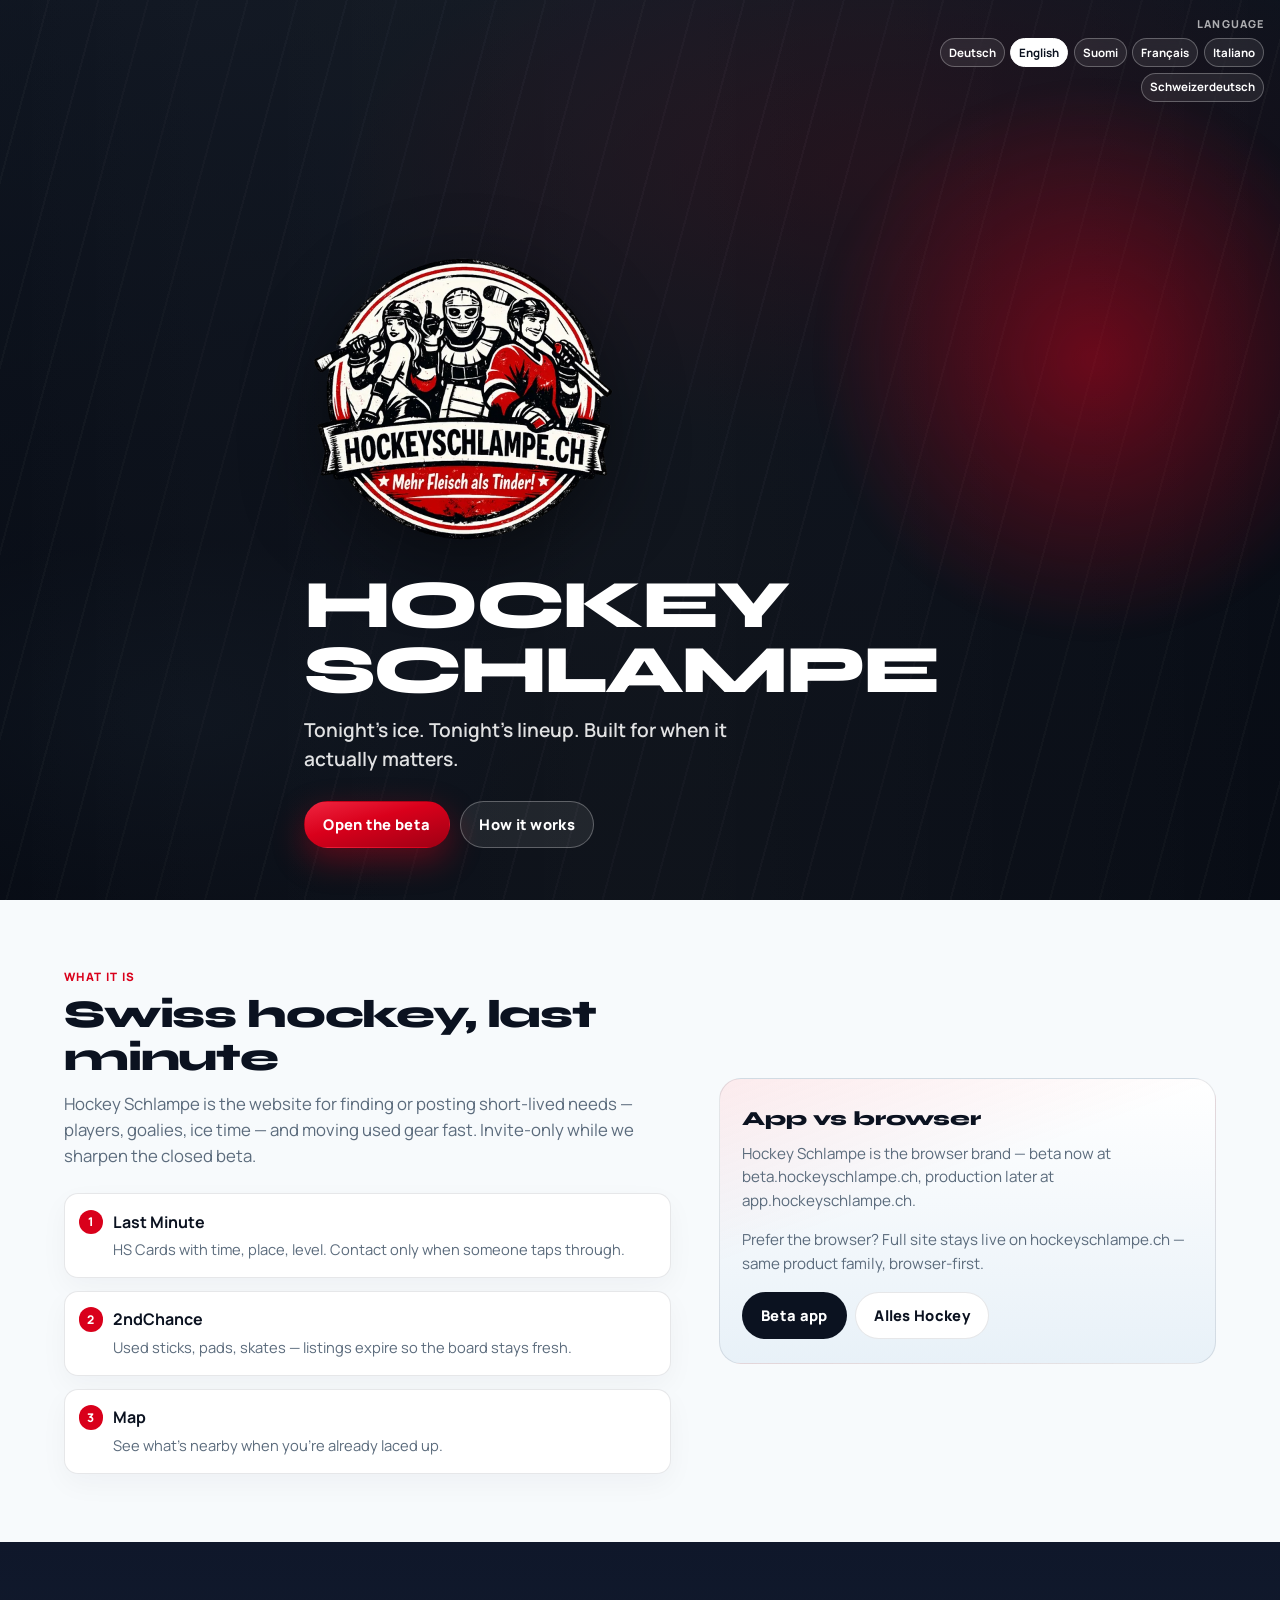
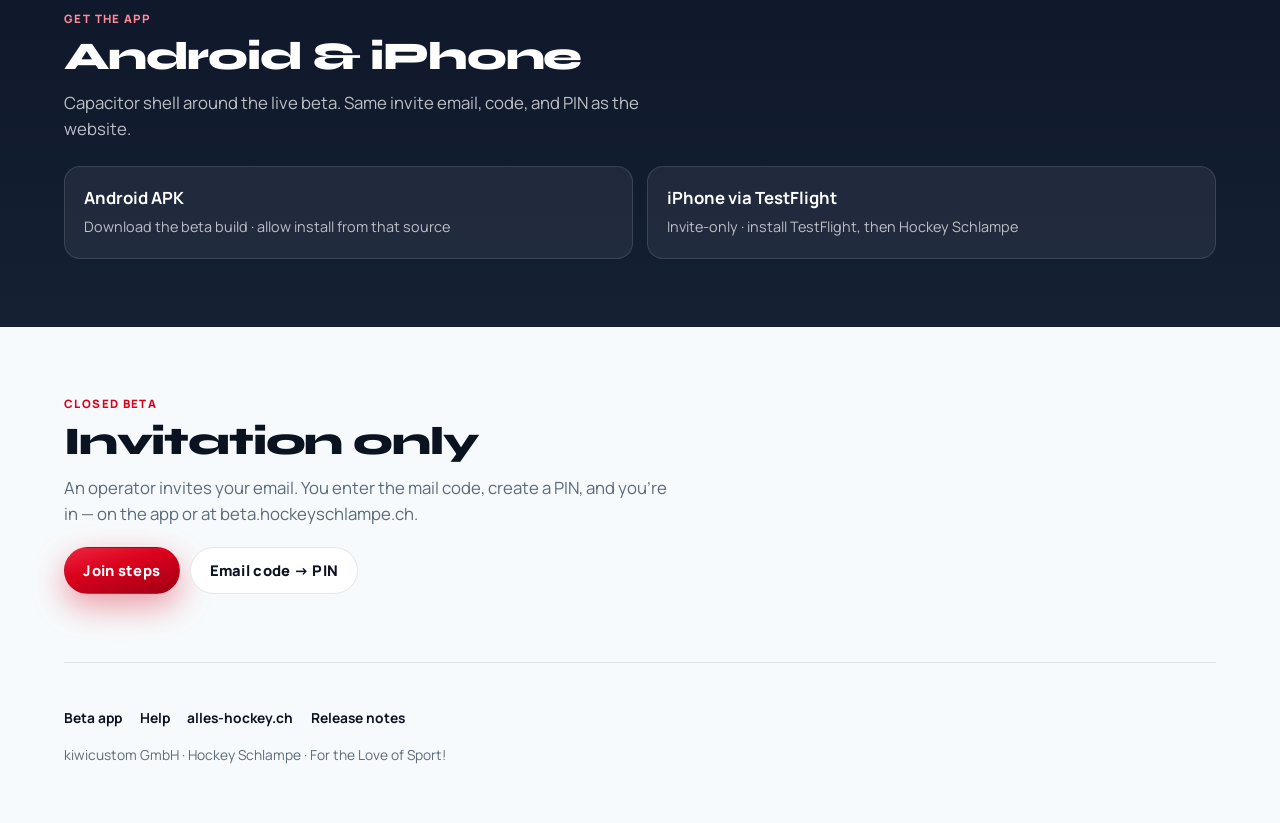
==== index.html @ fdedd27e "chore(entry): publish Hockey Schlampe landing" ====
<!DOCTYPE html>
<html lang="de">
<head>
  <meta charset="utf-8" />
  <meta name="viewport" content="width=device-width, initial-scale=1" />
  <title>Hockey Schlampe — Last-Minute-Eishockey-Matching in der Schweiz</title>
  <meta
    name="description"
    content="Hockey Schlampe: Spieler, Goalies und Eiszeit last minute finden oder inserieren — plus 2ndChance für gebrauchtes Material. Geschlossene Beta. App-Schwester: alles-hockey.ch."
  />
  <link rel="canonical" href="https://www.hockeyschlampe.ch/" />
  <link rel="alternate" hreflang="de" href="https://www.hockeyschlampe.ch/" />
  <link rel="alternate" hreflang="en" href="https://www.hockeyschlampe.ch/" />
  <link rel="alternate" hreflang="fi" href="https://www.hockeyschlampe.ch/" />
  <link rel="alternate" hreflang="fr" href="https://www.hockeyschlampe.ch/" />
  <link rel="alternate" hreflang="it" href="https://www.hockeyschlampe.ch/" />
  <link rel="alternate" hreflang="x-default" href="https://www.hockeyschlampe.ch/" />
  <meta name="theme-color" content="#d9001b" />
  <meta name="robots" content="index,follow,max-image-preview:large" />
  <meta property="og:type" content="website" />
  <meta property="og:site_name" content="Hockey Schlampe" />
  <meta property="og:locale" content="de_CH" />
  <meta property="og:locale:alternate" content="en_CH" />
  <meta property="og:locale:alternate" content="fr_CH" />
  <meta property="og:locale:alternate" content="it_CH" />
  <meta property="og:locale:alternate" content="fi_FI" />
  <meta property="og:url" content="https://www.hockeyschlampe.ch/" />
  <meta property="og:title" content="Hockey Schlampe — heute Abend, nicht irgendwann" />
  <meta
    property="og:description"
    content="Schweizer Eishockey-Board für Last-Minute-Spieler, Eiszeit und gebrauchtes Material. Nur auf Einladung."
  />
  <meta property="og:image" content="https://www.hockeyschlampe.ch/assets/brand/hs-192.png" />
  <meta property="og:image:width" content="192" />
  <meta property="og:image:height" content="192" />
  <meta name="twitter:card" content="summary" />
  <meta name="twitter:title" content="Hockey Schlampe — heute Abend, nicht irgendwann" />
  <meta
    name="twitter:description"
    content="Schweizer Eishockey-Board für Last-Minute-Spieler, Eiszeit und gebrauchtes Material. Nur auf Einladung."
  />
  <meta name="twitter:image" content="https://www.hockeyschlampe.ch/assets/brand/hs-192.png" />
  <link rel="icon" href="/assets/brand/hs-64.png" />
  <link rel="apple-touch-icon" href="/assets/brand/hs-192.png" />
  <link rel="preconnect" href="https://fonts.googleapis.com" />
  <link rel="preconnect" href="https://fonts.gstatic.com" crossorigin />
  <link
    href="https://fonts.googleapis.com/css2?family=Manrope:wght@500;600;700;800&family=Syne:wght@700;800&display=swap"
    rel="stylesheet"
  />
  <link rel="stylesheet" href="/css/site.css" />
  <script type="application/ld+json">
  {
    "@context": "https://schema.org",
    "@type": "WebSite",
    "name": "Hockey Schlampe",
    "url": "https://www.hockeyschlampe.ch/",
    "inLanguage": ["de", "en", "fi", "fr", "it", "gsw"],
    "description": "Schweizer Eishockey-Board für Last-Minute-Spieler, Eiszeit und gebrauchtes Material.",
    "publisher": {
      "@type": "Organization",
      "name": "kiwicustom GmbH",
      "url": "https://kiwicustom.com"
    }
  }
  </script>
</head>
<body>
  <a class="skip" href="#main" data-i18n="skip">Zum Inhalt springen</a>

  <header class="hero" role="banner">
    <div class="lang-bar">
      <div id="lang-switch" class="lang-switch"></div>
    </div>
    <div class="hero__plane" aria-hidden="true">
      <div class="hero__ice"></div>
      <div class="hero__glow"></div>
    </div>
    <div class="hero__inner">
      <div class="hero__brand">
        <img
          class="hero__logo hero__logo--wide"
          src="/assets/brand/hs_logo_with-slogan.webp"
          width="320"
          height="140"
          alt="Hockey Schlampe"
        />
        <h1 class="hero__name">Hockey Schlampe</h1>
        <p class="hero__tag" data-i18n="hero.tag">Heutiges Eis. Heutige Aufstellung. Für den Moment, der zählt.</p>
      </div>
      <div class="hero__ctas">
        <a class="btn btn--primary" href="https://beta.hockeyschlampe.ch/" data-i18n="hero.ctaBeta">Beta öffnen</a>
        <a class="btn btn--ghost" href="https://help.alles-hockey.ch/" data-i18n="hero.ctaHelp">So funktioniert’s</a>
      </div>
    </div>
  </header>

  <main id="main">
    <section class="section" aria-labelledby="what-title">
      <div class="split">
        <div data-reveal>
          <p class="section__kicker" data-i18n="what.kicker">Was ist das?</p>
          <h2 class="section__title" id="what-title" data-i18n="what.title">Schweizer Hockey — last minute</h2>
          <p class="section__lead" data-i18n="what.lead">
            Hockey Schlampe ist die Website, um kurzfristige Bedarfe zu finden oder zu inserieren — Spieler, Goalies, Eiszeit — und gebrauchtes Material schnell weiterzugeben. Nur Einladung, während wir die geschlossene Beta schärfen.
          </p>
          <ul class="feature-list">
            <li data-n="1">
              <strong data-i18n="feat.lm.title">Last Minute</strong>
              <span data-i18n="feat.lm.body">HS Cards mit Zeit, Ort, Niveau. Kontakt nur, wenn jemand durchklickt.</span>
            </li>
            <li data-n="2">
              <strong data-i18n="feat.sc.title">2ndChance</strong>
              <span data-i18n="feat.sc.body">Gebrauchte Schläger, Schoner, Schlittschuhe — Inserate laufen ab, damit das Board frisch bleibt.</span>
            </li>
            <li data-n="3">
              <strong data-i18n="feat.map.title">Karte</strong>
              <span data-i18n="feat.map.body">Sieh, was in der Nähe ist — wenn die Schnürsenkel schon gebunden sind.</span>
            </li>
          </ul>
        </div>
        <aside class="panel" data-reveal>
          <h3 data-i18n="panel.title">Browser vs. App</h3>
          <p data-i18n="panel.p1">
            Hockey Schlampe ist die Browser-Marke — Beta jetzt unter beta.hockeyschlampe.ch, Produktion später unter app.hockeyschlampe.ch.
          </p>
          <p data-i18n="panel.p2">
            Lieber die App? Alles Hockey unter alles-hockey.ch — gleiche Produktfamilie, App-first.
          </p>
          <div class="panel__links">
            <a class="btn btn--ink" href="https://beta.hockeyschlampe.ch/" data-i18n="panel.ctaBeta">Beta-App</a>
            <a class="btn btn--outline" href="https://www.alles-hockey.ch/" data-i18n="panel.ctaBrowser">Alles Hockey</a>
          </div>
        </aside>
      </div>
    </section>

    <section class="band" aria-labelledby="install-title">
      <div class="section">
        <p class="section__kicker" data-i18n="install.kicker">App holen</p>
        <h2 class="section__title" id="install-title" data-i18n="install.title">Android &amp; iPhone</h2>
        <p class="section__lead" data-i18n="install.lead">
          Capacitor-Shell um die Live-Beta. Gleiche Einladungs-E-Mail, Code und PIN wie auf der Website.
        </p>
        <div class="install-grid">
          <a
            class="install-link"
            href="https://github.com/kiwicustom/hs-android-beta/releases/latest/download/alles-hockey-beta.apk"
          >
            <strong data-i18n="install.android.title">Android-APK</strong>
            <span data-i18n="install.android.body">Beta-Build laden · Installation von dieser Quelle erlauben</span>
          </a>
          <a class="install-link" href="https://help.alles-hockey.ch/help/install-ios.html">
            <strong data-i18n="install.ios.title">iPhone via TestFlight</strong>
            <span data-i18n="install.ios.body">Nur Einladung · TestFlight installieren, dann Alles Hockey</span>
          </a>
        </div>
      </div>
    </section>

    <section class="section" aria-labelledby="join-title">
      <div data-reveal>
        <p class="section__kicker" data-i18n="join.kicker">Geschlossene Beta</p>
        <h2 class="section__title" id="join-title" data-i18n="join.title">Nur auf Einladung</h2>
        <p class="section__lead" data-i18n="join.lead">
          Ein Operator lädt deine E-Mail ein. Du gibst den Mail-Code ein, erstellst eine PIN — und bist drin, in der App oder unter beta.hockeyschlampe.ch.
        </p>
        <div class="hero__ctas" style="margin-top:1.25rem">
          <a class="btn btn--primary" href="https://help.alles-hockey.ch/help/join.html" data-i18n="join.ctaJoin">Beitrittsschritte</a>
          <a class="btn btn--outline" href="https://help.alles-hockey.ch/help/sign-in.html" data-i18n="join.ctaPin">E-Mail-Code → PIN</a>
        </div>
      </div>
    </section>
  </main>

  <footer class="site-footer">
    <nav data-i18n-aria="footer.nav" aria-label="Footer">
      <a href="https://beta.hockeyschlampe.ch/" data-i18n="footer.beta">Beta-App</a>
      <a href="https://help.alles-hockey.ch/" data-i18n="footer.help">Hilfe</a>
      <a href="https://www.alles-hockey.ch/">alles-hockey.ch</a>
      <a href="https://help.alles-hockey.ch/docs/release-notes.html">Release notes</a>
    </nav>
    <p data-i18n="footer.tagline">kiwicustom GmbH · Hockey Schlampe · For the Love of Sport!</p>
  </footer>

  <script src="/js/i18n.js"></script>
  <script src="/js/i18n-boot.js"></script>
  <script src="/js/site.js" defer></script>
</body>
</html>
---- css/site.css ----
:root {
  --ah-red: #d9001b;
  --ah-red-deep: #9f0014;
  --ah-ink: #0b1220;
  --ah-muted: #5b6b7c;
  --ah-ice: #e8f1f8;
  --ah-paper: #f7fafc;
  --ah-line: rgba(15, 23, 42, 0.1);
  --font-display: "Syne", "Manrope", system-ui, sans-serif;
  --font-body: "Manrope", system-ui, -apple-system, sans-serif;
  --max: 72rem;
  --ease: cubic-bezier(0.22, 1, 0.36, 1);
}

*,
*::before,
*::after { box-sizing: border-box; }

html { scroll-behavior: smooth; }

body {
  margin: 0;
  font-family: var(--font-body);
  color: var(--ah-ink);
  background: var(--ah-paper);
  line-height: 1.55;
  min-height: 100vh;
  overflow-x: hidden;
}

img { max-width: 100%; display: block; }
a { color: inherit; }

.skip {
  position: absolute;
  left: -999px;
  top: 0;
  background: #fff;
  padding: 0.5rem 0.75rem;
  z-index: 100;
}
.skip:focus { left: 0.75rem; top: 0.75rem; }

/* —— Hero —— */
.hero {
  position: relative;
  min-height: 100svh;
  display: grid;
  align-items: end;
  color: #fff;
  isolation: isolate;
}

.hero__plane {
  position: absolute;
  inset: 0;
  z-index: -2;
  background:
    linear-gradient(165deg, rgba(8, 12, 20, 0.55) 0%, rgba(8, 12, 20, 0.78) 48%, rgba(8, 12, 20, 0.92) 100%),
    radial-gradient(ellipse 80% 55% at 70% 20%, rgba(217, 0, 27, 0.35), transparent 55%),
    radial-gradient(ellipse 60% 40% at 15% 80%, rgba(120, 180, 220, 0.18), transparent 50%),
    linear-gradient(180deg, #1a2332 0%, #0b1220 100%);
  overflow: hidden;
}

.hero__ice {
  position: absolute;
  inset: 0;
  background-image:
    linear-gradient(90deg, transparent 0%, rgba(255, 255, 255, 0.04) 50%, transparent 100%),
    repeating-linear-gradient(
      105deg,
      transparent 0,
      transparent 46px,
      rgba(255, 255, 255, 0.03) 46px,
      rgba(255, 255, 255, 0.03) 48px
    );
  mix-blend-mode: screen;
  opacity: 0.7;
  animation: ice-drift 18s linear infinite;
}

.hero__glow {
  position: absolute;
  width: min(70vw, 36rem);
  height: min(70vw, 36rem);
  border-radius: 50%;
  background: radial-gradient(circle, rgba(217, 0, 27, 0.45), transparent 68%);
  filter: blur(8px);
  top: 8%;
  right: -8%;
  animation: glow-pulse 7s var(--ease) infinite alternate;
  pointer-events: none;
}

@keyframes ice-drift {
  from { transform: translate3d(0, 0, 0); }
  to { transform: translate3d(-48px, 12px, 0); }
}

@keyframes glow-pulse {
  from { opacity: 0.65; transform: scale(1); }
  to { opacity: 1; transform: scale(1.08); }
}

.hero__inner {
  width: min(100% - 2rem, 42rem);
  margin: 0 auto;
  padding: 5.5rem 0 3.25rem;
}

.hero__brand {
  display: flex;
  flex-direction: column;
  align-items: flex-start;
  gap: 0.85rem;
  margin: 0 0 1.5rem;
}

.hero__logo {
  width: clamp(7.5rem, 28vw, 11rem);
  height: auto;
  filter: drop-shadow(0 18px 40px rgba(0, 0, 0, 0.45));
  animation: logo-in 0.9s var(--ease) both;
}
.hero__logo--wide {
  width: clamp(12rem, 52vw, 20rem);
}

.hero__name {
  margin: 0;
  font-family: var(--font-display);
  font-weight: 800;
  font-size: clamp(2.4rem, 9vw, 4.25rem);
  letter-spacing: -0.04em;
  line-height: 0.95;
  text-transform: uppercase;
  animation: rise 0.85s var(--ease) 0.12s both;
}

.hero__tag {
  margin: 0;
  max-width: 28rem;
  font-size: clamp(1.02rem, 2.6vw, 1.2rem);
  font-weight: 600;
  color: rgba(255, 255, 255, 0.88);
  animation: rise 0.85s var(--ease) 0.22s both;
}

.hero__ctas {
  display: flex;
  flex-wrap: wrap;
  gap: 0.65rem;
  margin: 1.6rem 0 0;
  animation: rise 0.85s var(--ease) 0.34s both;
}

@keyframes logo-in {
  from { opacity: 0; transform: translateY(18px) scale(0.94); }
  to { opacity: 1; transform: none; }
}

@keyframes rise {
  from { opacity: 0; transform: translateY(22px); }
  to { opacity: 1; transform: none; }
}

.btn {
  display: inline-flex;
  align-items: center;
  justify-content: center;
  gap: 0.4rem;
  min-height: 2.85rem;
  padding: 0.7rem 1.15rem;
  border-radius: 999px;
  font: inherit;
  font-weight: 800;
  font-size: 0.92rem;
  letter-spacing: 0.02em;
  text-decoration: none;
  border: 1px solid transparent;
  cursor: pointer;
  transition: transform 160ms var(--ease), filter 160ms var(--ease), background 160ms ease;
}

.btn:hover { transform: translateY(-1px); filter: brightness(1.05); }
.btn:active { transform: translateY(0); }

.btn--primary {
  background: linear-gradient(165deg, #ef2540 0%, var(--ah-red) 42%, var(--ah-red-deep) 100%);
  color: #fff;
  box-shadow: 0 12px 32px rgba(217, 0, 27, 0.38);
}

.btn--ghost {
  background: rgba(255, 255, 255, 0.08);
  color: #fff;
  border-color: rgba(255, 255, 255, 0.28);
  backdrop-filter: blur(8px);
}

.btn--ink {
  background: var(--ah-ink);
  color: #fff;
}

.btn--outline {
  background: #fff;
  color: var(--ah-ink);
  border-color: var(--ah-line);
}

/* —— Sections —— */
.section {
  width: min(100% - 2rem, var(--max));
  margin: 0 auto;
  padding: 4.25rem 0;
}

.section__kicker {
  margin: 0 0 0.45rem;
  font-size: 0.72rem;
  font-weight: 800;
  letter-spacing: 0.12em;
  text-transform: uppercase;
  color: var(--ah-red);
}

.section__title {
  margin: 0 0 0.75rem;
  font-family: var(--font-display);
  font-size: clamp(1.7rem, 4vw, 2.45rem);
  font-weight: 800;
  letter-spacing: -0.03em;
  line-height: 1.1;
}

.section__lead {
  margin: 0;
  max-width: 38rem;
  color: var(--ah-muted);
  font-size: 1.05rem;
}

.split {
  display: grid;
  gap: 1.75rem;
}

@media (min-width: 860px) {
  .split {
    grid-template-columns: 1.1fr 0.9fr;
    align-items: center;
    gap: 3rem;
  }
}

.feature-list {
  list-style: none;
  margin: 1.5rem 0 0;
  padding: 0;
  display: grid;
  gap: 0.85rem;
}

.feature-list li {
  position: relative;
  padding: 0.95rem 1rem 0.95rem 3rem;
  border-radius: 14px;
  background: #fff;
  border: 1px solid var(--ah-line);
  box-shadow: 0 10px 28px rgba(15, 23, 42, 0.04);
}

.feature-list li::before {
  content: attr(data-n);
  position: absolute;
  left: 0.85rem;
  top: 0.95rem;
  width: 1.55rem;
  height: 1.55rem;
  border-radius: 999px;
  background: var(--ah-red);
  color: #fff;
  font-size: 0.75rem;
  font-weight: 800;
  display: grid;
  place-items: center;
}

.feature-list strong {
  display: block;
  margin-bottom: 0.15rem;
  font-size: 1rem;
}

.feature-list span {
  color: var(--ah-muted);
  font-size: 0.92rem;
}

.panel {
  border-radius: 22px;
  padding: 1.5rem 1.35rem;
  background:
    linear-gradient(160deg, rgba(217, 0, 27, 0.08), transparent 40%),
    linear-gradient(180deg, #fff, var(--ah-ice));
  border: 1px solid var(--ah-line);
}

.panel h3 {
  margin: 0 0 0.5rem;
  font-family: var(--font-display);
  font-size: 1.25rem;
  font-weight: 800;
}

.panel p {
  margin: 0 0 1rem;
  color: var(--ah-muted);
  font-size: 0.95rem;
}

.panel__links {
  display: flex;
  flex-wrap: wrap;
  gap: 0.5rem;
}

.band {
  background: linear-gradient(180deg, #0f172a 0%, #152033 100%);
  color: #fff;
}

.band .section__kicker { color: #ff8a9a; }
.band .section__lead { color: rgba(255, 255, 255, 0.72); }

.install-grid {
  display: grid;
  gap: 0.85rem;
  margin-top: 1.5rem;
}

@media (min-width: 720px) {
  .install-grid { grid-template-columns: 1fr 1fr; }
}

.install-link {
  display: block;
  padding: 1.15rem 1.2rem;
  border-radius: 16px;
  text-decoration: none;
  background: rgba(255, 255, 255, 0.06);
  border: 1px solid rgba(255, 255, 255, 0.12);
  transition: background 160ms ease, transform 160ms var(--ease);
}

.install-link:hover {
  background: rgba(255, 255, 255, 0.1);
  transform: translateY(-2px);
}

.install-link strong {
  display: block;
  font-size: 1.05rem;
  margin-bottom: 0.2rem;
}

.install-link span {
  color: rgba(255, 255, 255, 0.7);
  font-size: 0.9rem;
}

.site-footer {
  width: min(100% - 2rem, var(--max));
  margin: 0 auto;
  padding: 2rem 0 2.75rem;
  border-top: 1px solid var(--ah-line);
  color: var(--ah-muted);
  font-size: 0.86rem;
}

.site-footer nav {
  display: flex;
  flex-wrap: wrap;
  gap: 0.85rem 1.1rem;
  margin: 0.75rem 0 1rem;
}

.site-footer a {
  font-weight: 700;
  text-decoration: none;
  color: var(--ah-ink);
}

.site-footer a:hover { color: var(--ah-red); }

/* —— Language —— */
.lang-bar {
  position: absolute;
  top: 1rem;
  right: 1rem;
  z-index: 2;
}
.lang-switch {
  display: flex;
  flex-direction: column;
  align-items: flex-end;
  gap: 0.35rem;
}
.lang-switch__label {
  font-size: 0.68rem;
  font-weight: 800;
  letter-spacing: 0.1em;
  text-transform: uppercase;
  color: rgba(255, 255, 255, 0.65);
}
.lang-switch__group {
  display: flex;
  flex-wrap: wrap;
  justify-content: flex-end;
  gap: 0.35rem;
  max-width: min(100vw - 2rem, 22rem);
}
.lang-switch__btn {
  appearance: none;
  border: 1px solid rgba(255, 255, 255, 0.28);
  background: rgba(255, 255, 255, 0.08);
  color: #fff;
  font: inherit;
  font-size: 0.72rem;
  font-weight: 700;
  padding: 0.28rem 0.5rem;
  border-radius: 999px;
  cursor: pointer;
  backdrop-filter: blur(8px);
  transition: background 140ms ease, border-color 140ms ease;
}
.lang-switch__btn:hover {
  background: rgba(255, 255, 255, 0.16);
}
.lang-switch__btn.is-active {
  background: #fff;
  color: var(--ah-ink);
  border-color: #fff;
}

@media (prefers-reduced-motion: reduce) {
  *,
  *::before,
  *::after {
    animation: none !important;
    transition: none !important;
  }
}

[data-reveal] {
  opacity: 0;
  transform: translateY(18px);
  transition: opacity 0.7s var(--ease), transform 0.7s var(--ease);
}
[data-reveal].is-in {
  opacity: 1;
  transform: none;
}
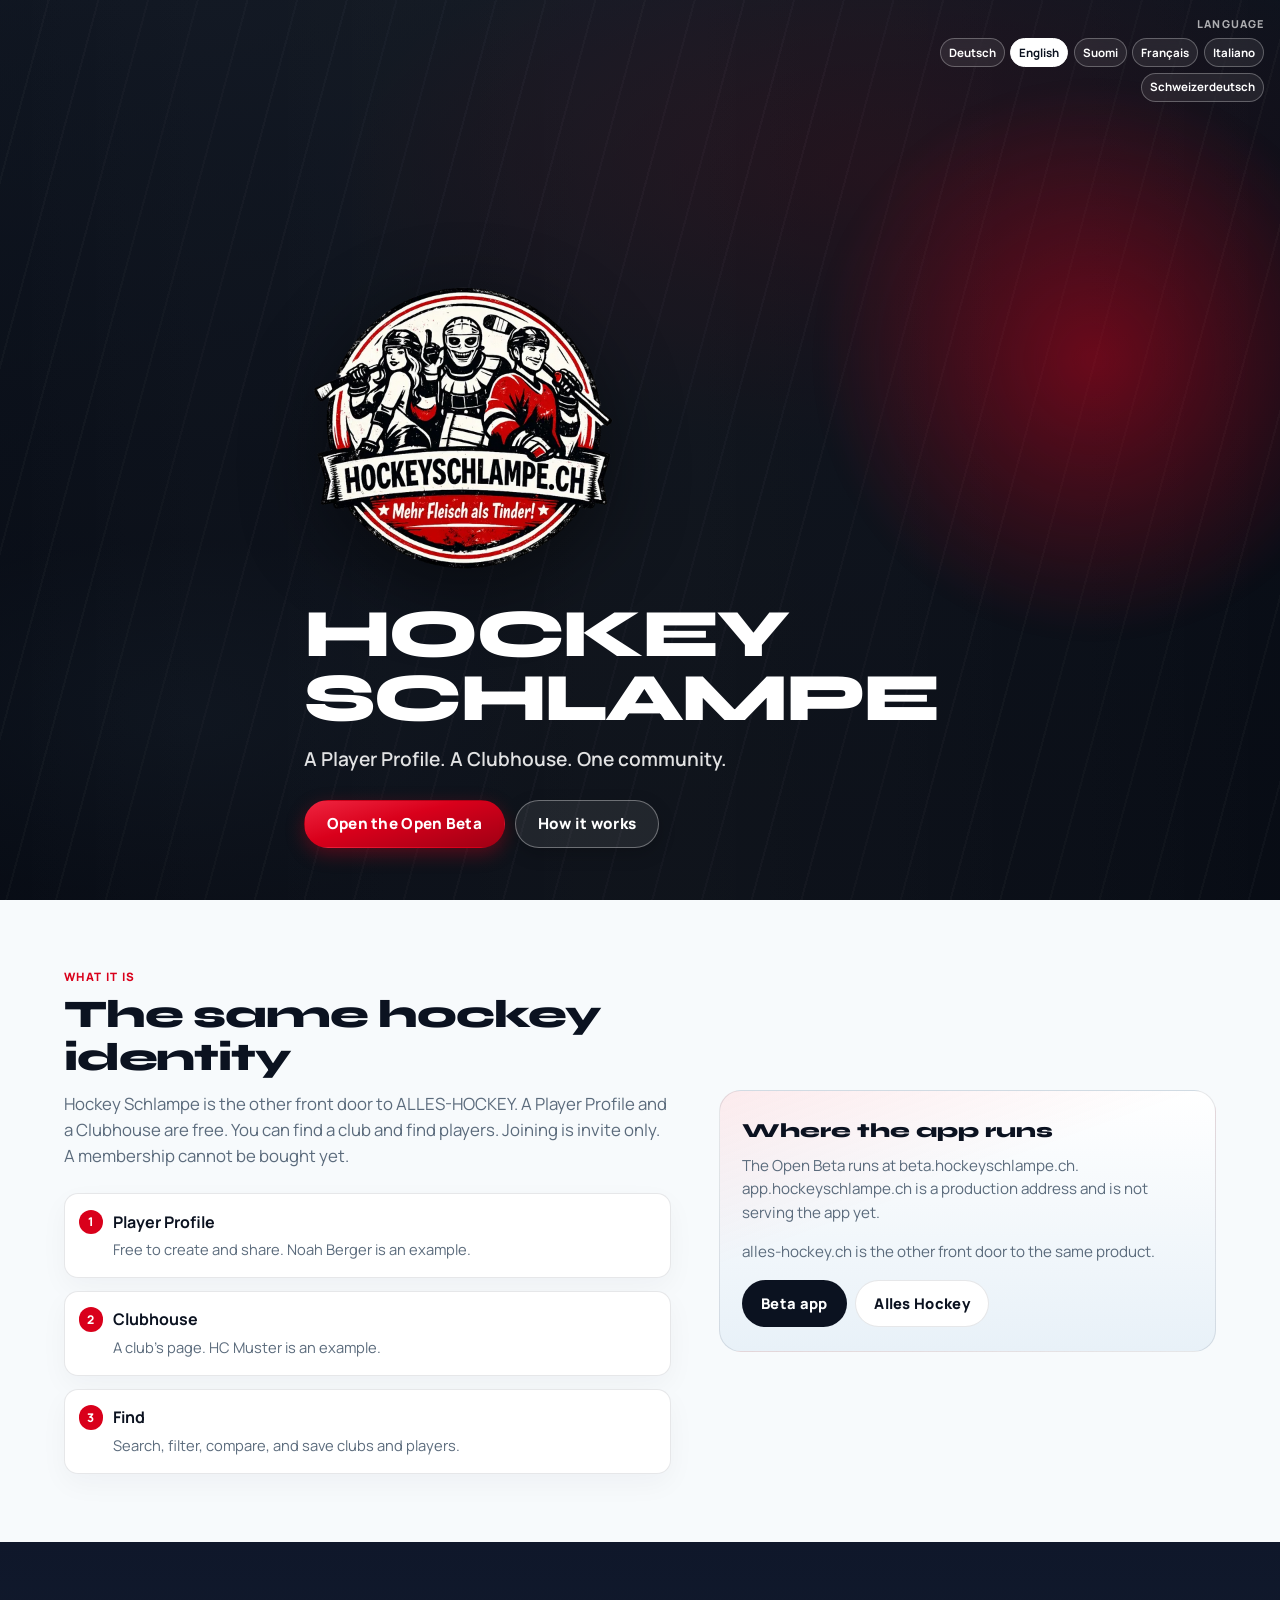
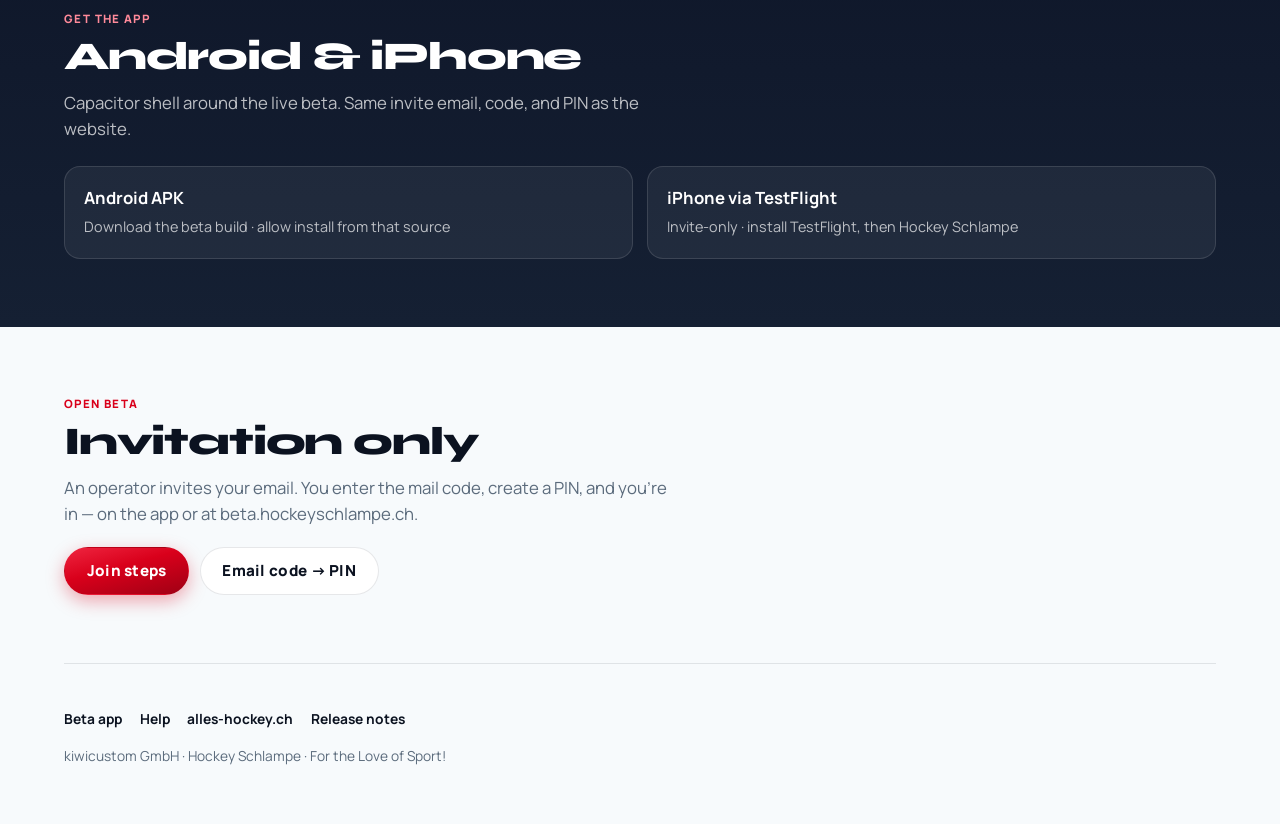
==== commit a63201ba: "chore(entry): publish Hockey Schlampe landing" ====
--- a/index.html
+++ b/index.html
@@ -3,10 +3,10 @@
 <head>
   <meta charset="utf-8" />
   <meta name="viewport" content="width=device-width, initial-scale=1" />
-  <title>Hockey Schlampe — Last-Minute-Eishockey-Matching in der Schweiz</title>
+  <title>Hockey Schlampe — dasselbe Produkt wie ALLES-HOCKEY</title>
   <meta
     name="description"
-    content="Hockey Schlampe: Spieler, Goalies und Eiszeit last minute finden oder inserieren — plus 2ndChance für gebrauchtes Material. Geschlossene Beta. App-Schwester: alles-hockey.ch."
+    content="Open Beta. Ein Spielerprofil und ein Clubhaus sind gratis. Clubs finden. Spieler finden. Nur auf Einladung. Eine Mitgliedschaft kann man noch nicht kaufen."
   />
   <link rel="canonical" href="https://www.hockeyschlampe.ch/" />
   <link rel="alternate" hreflang="de" href="https://www.hockeyschlampe.ch/" />
@@ -25,19 +25,19 @@
   <meta property="og:locale:alternate" content="it_CH" />
   <meta property="og:locale:alternate" content="fi_FI" />
   <meta property="og:url" content="https://www.hockeyschlampe.ch/" />
-  <meta property="og:title" content="Hockey Schlampe — heute Abend, nicht irgendwann" />
+  <meta property="og:title" content="Hockey Schlampe" />
   <meta
     property="og:description"
-    content="Schweizer Eishockey-Board für Last-Minute-Spieler, Eiszeit und gebrauchtes Material. Nur auf Einladung."
+    content="Der andere Eingang zu ALLES-HOCKEY. Spielerprofil, Clubhaus, Clubs finden, Spieler finden. Open Beta, nur auf Einladung."
   />
   <meta property="og:image" content="https://www.hockeyschlampe.ch/assets/brand/hs-192.png" />
   <meta property="og:image:width" content="192" />
   <meta property="og:image:height" content="192" />
   <meta name="twitter:card" content="summary" />
-  <meta name="twitter:title" content="Hockey Schlampe — heute Abend, nicht irgendwann" />
+  <meta name="twitter:title" content="Hockey Schlampe" />
   <meta
     name="twitter:description"
-    content="Schweizer Eishockey-Board für Last-Minute-Spieler, Eiszeit und gebrauchtes Material. Nur auf Einladung."
+    content="Der andere Eingang zu ALLES-HOCKEY. Spielerprofil, Clubhaus, Clubs finden, Spieler finden. Open Beta, nur auf Einladung."
   />
   <meta name="twitter:image" content="https://www.hockeyschlampe.ch/assets/brand/hs-192.png" />
   <link rel="icon" href="/assets/brand/hs-64.png" />
@@ -56,7 +56,7 @@
     "name": "Hockey Schlampe",
     "url": "https://www.hockeyschlampe.ch/",
     "inLanguage": ["de", "en", "fi", "fr", "it", "gsw"],
-    "description": "Schweizer Eishockey-Board für Last-Minute-Spieler, Eiszeit und gebrauchtes Material.",
+    "description": "Open Beta. Ein Spielerprofil und ein Clubhaus sind gratis. Clubs finden. Spieler finden. Nur auf Einladung.",
     "publisher": {
       "@type": "Organization",
       "name": "kiwicustom GmbH",
@@ -86,10 +86,10 @@
           alt="Hockey Schlampe"
         />
         <h1 class="hero__name">Hockey Schlampe</h1>
-        <p class="hero__tag" data-i18n="hero.tag">Heutiges Eis. Heutige Aufstellung. Für den Moment, der zählt.</p>
+        <p class="hero__tag" data-i18n="hero.tag">Ein Spielerprofil. Ein Clubhaus. Eine Gemeinschaft.</p>
       </div>
       <div class="hero__ctas">
-        <a class="btn btn--primary" href="https://beta.hockeyschlampe.ch/" data-i18n="hero.ctaBeta">Beta öffnen</a>
+        <a class="btn btn--primary" href="https://beta.hockeyschlampe.ch/" data-i18n="hero.ctaBeta">Open Beta öffnen</a>
         <a class="btn btn--ghost" href="https://help.alles-hockey.ch/" data-i18n="hero.ctaHelp">So funktioniert’s</a>
       </div>
     </div>
@@ -100,32 +100,32 @@
       <div class="split">
         <div data-reveal>
           <p class="section__kicker" data-i18n="what.kicker">Was ist das?</p>
-          <h2 class="section__title" id="what-title" data-i18n="what.title">Schweizer Hockey — last minute</h2>
+          <h2 class="section__title" id="what-title" data-i18n="what.title">Dieselbe Hockey-Identität</h2>
           <p class="section__lead" data-i18n="what.lead">
-            Hockey Schlampe ist die Website, um kurzfristige Bedarfe zu finden oder zu inserieren — Spieler, Goalies, Eiszeit — und gebrauchtes Material schnell weiterzugeben. Nur Einladung, während wir die geschlossene Beta schärfen.
+            Hockey Schlampe ist der andere Eingang zu ALLES-HOCKEY. Ein Spielerprofil und ein Clubhaus sind gratis. Du kannst einen Club finden und Spieler finden. Der Beitritt ist nur auf Einladung. Eine Mitgliedschaft kann man noch nicht kaufen.
           </p>
           <ul class="feature-list">
             <li data-n="1">
-              <strong data-i18n="feat.lm.title">Last Minute</strong>
-              <span data-i18n="feat.lm.body">HS Cards mit Zeit, Ort, Niveau. Kontakt nur, wenn jemand durchklickt.</span>
+              <strong data-i18n="feat.lm.title">Spielerprofil</strong>
+              <span data-i18n="feat.lm.body">Gratis erstellen und teilen. Noah Berger ist ein Beispiel.</span>
             </li>
             <li data-n="2">
-              <strong data-i18n="feat.sc.title">2ndChance</strong>
-              <span data-i18n="feat.sc.body">Gebrauchte Schläger, Schoner, Schlittschuhe — Inserate laufen ab, damit das Board frisch bleibt.</span>
+              <strong data-i18n="feat.sc.title">Clubhaus</strong>
+              <span data-i18n="feat.sc.body">Die Seite eines Clubs. HC Muster ist ein Beispiel.</span>
             </li>
             <li data-n="3">
-              <strong data-i18n="feat.map.title">Karte</strong>
-              <span data-i18n="feat.map.body">Sieh, was in der Nähe ist — wenn die Schnürsenkel schon gebunden sind.</span>
+              <strong data-i18n="feat.map.title">Finden</strong>
+              <span data-i18n="feat.map.body">Clubs und Spieler suchen, filtern, vergleichen und merken.</span>
             </li>
           </ul>
         </div>
         <aside class="panel" data-reveal>
-          <h3 data-i18n="panel.title">Browser vs. App</h3>
+          <h3 data-i18n="panel.title">Wo die App läuft</h3>
           <p data-i18n="panel.p1">
-            Hockey Schlampe ist die Browser-Marke — Beta jetzt unter beta.hockeyschlampe.ch, Produktion später unter app.hockeyschlampe.ch.
+            Die Open Beta läuft unter beta.hockeyschlampe.ch. app.hockeyschlampe.ch ist eine Produktionsadresse und liefert die App noch nicht aus.
           </p>
           <p data-i18n="panel.p2">
-            Lieber die App? Alles Hockey unter alles-hockey.ch — gleiche Produktfamilie, App-first.
+            alles-hockey.ch ist der andere Eingang zum selben Produkt.
           </p>
           <div class="panel__links">
             <a class="btn btn--ink" href="https://beta.hockeyschlampe.ch/" data-i18n="panel.ctaBeta">Beta-App</a>
@@ -160,7 +160,7 @@
 
     <section class="section" aria-labelledby="join-title">
       <div data-reveal>
-        <p class="section__kicker" data-i18n="join.kicker">Geschlossene Beta</p>
+        <p class="section__kicker" data-i18n="join.kicker">Open Beta</p>
         <h2 class="section__title" id="join-title" data-i18n="join.title">Nur auf Einladung</h2>
         <p class="section__lead" data-i18n="join.lead">
           Ein Operator lädt deine E-Mail ein. Du gibst den Mail-Code ein, erstellst eine PIN — und bist drin, in der App oder unter beta.hockeyschlampe.ch.
--- a/css/site.css
+++ b/css/site.css
@@ -150,9 +150,17 @@
 .hero__ctas {
   display: flex;
   flex-wrap: wrap;
+  align-items: stretch;
   gap: 0.65rem;
   margin: 1.6rem 0 0;
   animation: rise 0.85s var(--ease) 0.34s both;
+}
+
+.hero__ctas .btn {
+  min-height: 3rem;
+  padding: 0.85rem 1.35rem;
+  font-size: 0.95rem;
+  line-height: 1.15;
 }
 
 @keyframes logo-in {
@@ -189,14 +197,16 @@
 .btn--primary {
   background: linear-gradient(165deg, #ef2540 0%, var(--ah-red) 42%, var(--ah-red-deep) 100%);
   color: #fff;
-  box-shadow: 0 12px 32px rgba(217, 0, 27, 0.38);
+  /* Tight glow — a large shadow reads as a taller/wider control next to ghost. */
+  box-shadow: 0 6px 18px rgba(217, 0, 27, 0.34);
 }
 
 .btn--ghost {
   background: rgba(255, 255, 255, 0.08);
   color: #fff;
-  border-color: rgba(255, 255, 255, 0.28);
+  border-color: rgba(255, 255, 255, 0.34);
   backdrop-filter: blur(8px);
+  box-shadow: 0 6px 18px rgba(0, 0, 0, 0.18);
 }
 
 .btn--ink {
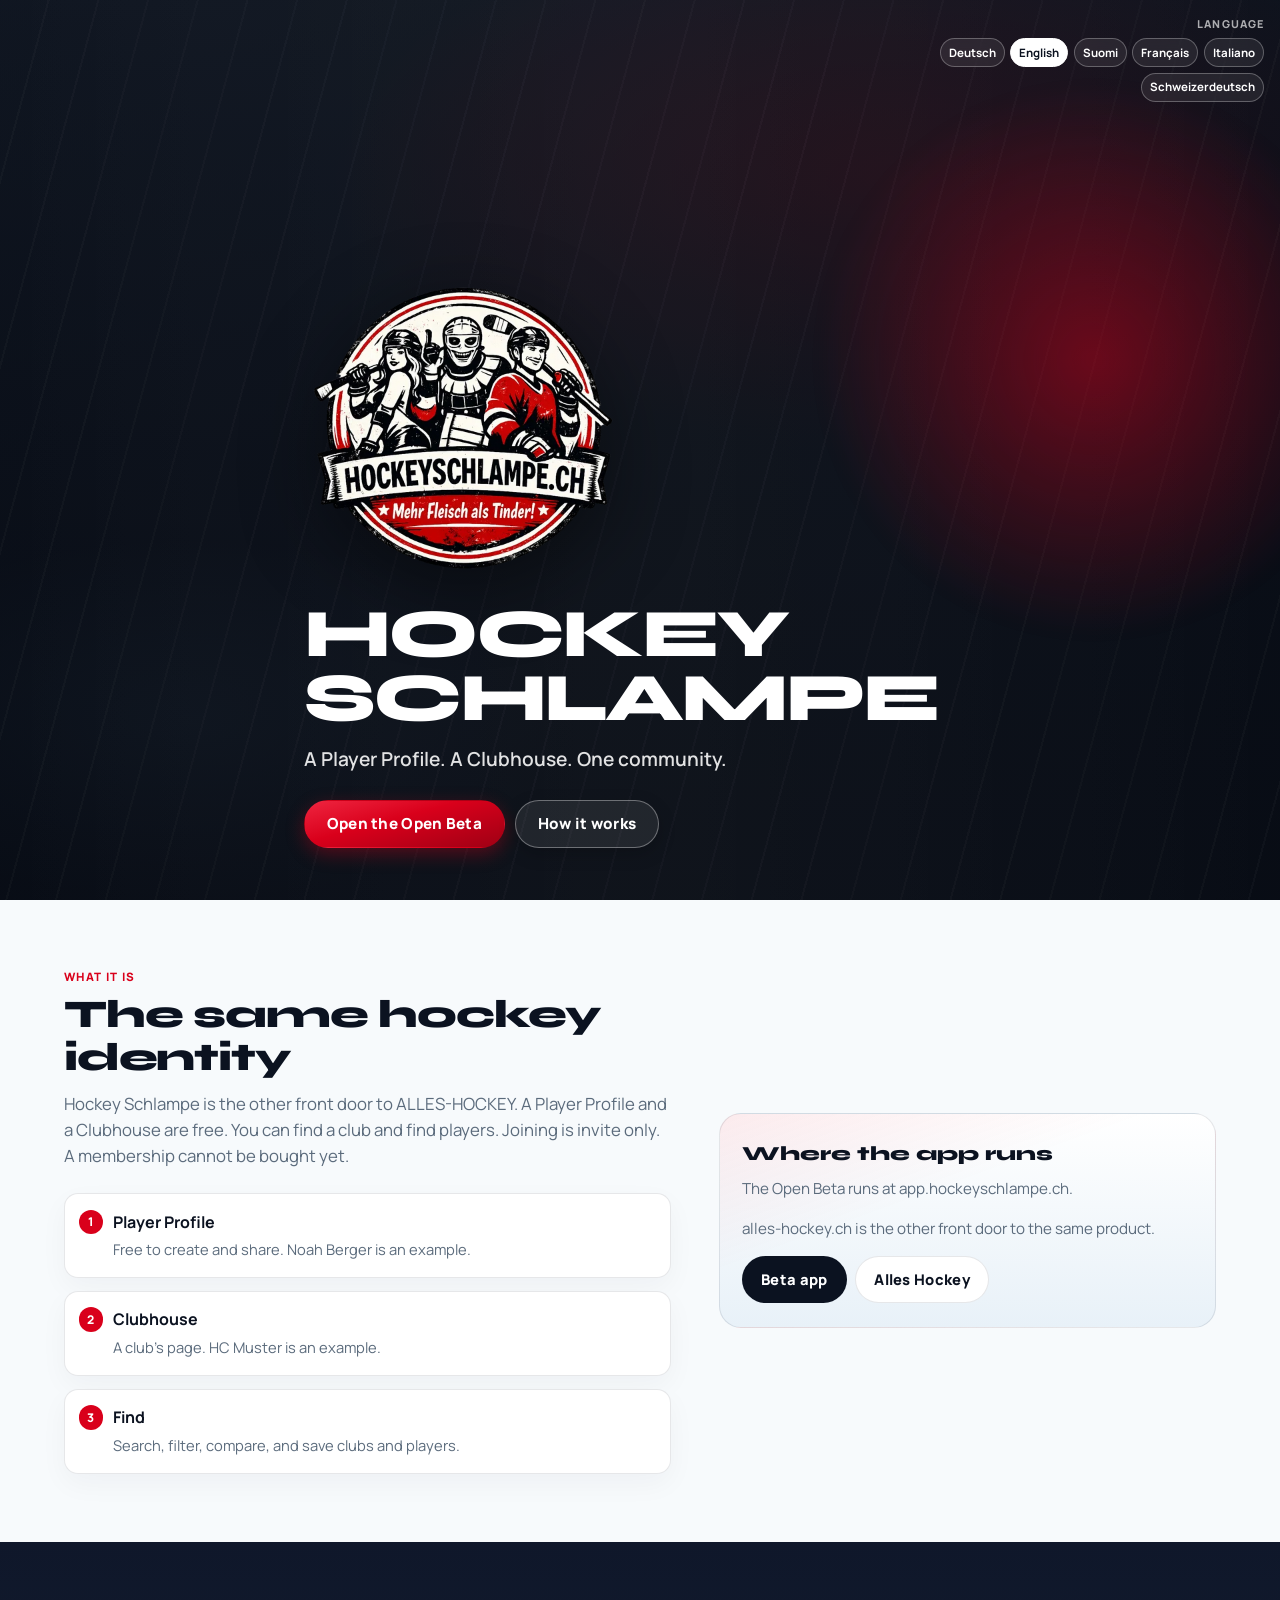
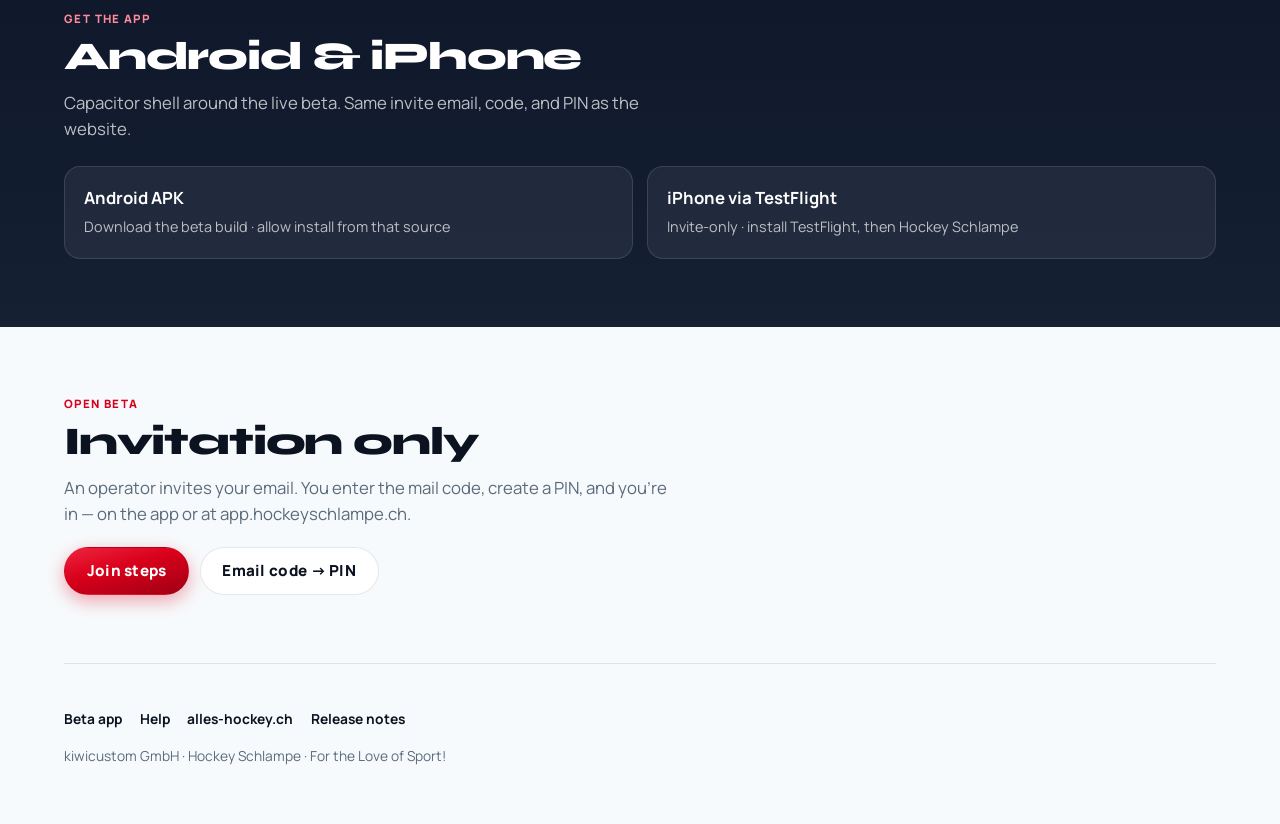
==== commit 842e9d07: "chore(entry): publish Hockey Schlampe landing" ====
--- a/index.html
+++ b/index.html
@@ -89,7 +89,7 @@
         <p class="hero__tag" data-i18n="hero.tag">Ein Spielerprofil. Ein Clubhaus. Eine Gemeinschaft.</p>
       </div>
       <div class="hero__ctas">
-        <a class="btn btn--primary" href="https://beta.hockeyschlampe.ch/" data-i18n="hero.ctaBeta">Open Beta öffnen</a>
+        <a class="btn btn--primary" href="https://app.hockeyschlampe.ch/" data-i18n="hero.ctaBeta">Open Beta öffnen</a>
         <a class="btn btn--ghost" href="https://help.alles-hockey.ch/" data-i18n="hero.ctaHelp">So funktioniert’s</a>
       </div>
     </div>
@@ -122,13 +122,13 @@
         <aside class="panel" data-reveal>
           <h3 data-i18n="panel.title">Wo die App läuft</h3>
           <p data-i18n="panel.p1">
-            Die Open Beta läuft unter beta.hockeyschlampe.ch. app.hockeyschlampe.ch ist eine Produktionsadresse und liefert die App noch nicht aus.
+            Die Open Beta läuft unter app.hockeyschlampe.ch.
           </p>
           <p data-i18n="panel.p2">
             alles-hockey.ch ist der andere Eingang zum selben Produkt.
           </p>
           <div class="panel__links">
-            <a class="btn btn--ink" href="https://beta.hockeyschlampe.ch/" data-i18n="panel.ctaBeta">Beta-App</a>
+            <a class="btn btn--ink" href="https://app.hockeyschlampe.ch/" data-i18n="panel.ctaBeta">Beta-App</a>
             <a class="btn btn--outline" href="https://www.alles-hockey.ch/" data-i18n="panel.ctaBrowser">Alles Hockey</a>
           </div>
         </aside>
@@ -163,7 +163,7 @@
         <p class="section__kicker" data-i18n="join.kicker">Open Beta</p>
         <h2 class="section__title" id="join-title" data-i18n="join.title">Nur auf Einladung</h2>
         <p class="section__lead" data-i18n="join.lead">
-          Ein Operator lädt deine E-Mail ein. Du gibst den Mail-Code ein, erstellst eine PIN — und bist drin, in der App oder unter beta.hockeyschlampe.ch.
+          Ein Operator lädt deine E-Mail ein. Du gibst den Mail-Code ein, erstellst eine PIN — und bist drin, in der App oder unter app.hockeyschlampe.ch.
         </p>
         <div class="hero__ctas" style="margin-top:1.25rem">
           <a class="btn btn--primary" href="https://help.alles-hockey.ch/help/join.html" data-i18n="join.ctaJoin">Beitrittsschritte</a>
@@ -175,7 +175,7 @@
 
   <footer class="site-footer">
     <nav data-i18n-aria="footer.nav" aria-label="Footer">
-      <a href="https://beta.hockeyschlampe.ch/" data-i18n="footer.beta">Beta-App</a>
+      <a href="https://app.hockeyschlampe.ch/" data-i18n="footer.beta">Beta-App</a>
       <a href="https://help.alles-hockey.ch/" data-i18n="footer.help">Hilfe</a>
       <a href="https://www.alles-hockey.ch/">alles-hockey.ch</a>
       <a href="https://help.alles-hockey.ch/docs/release-notes.html">Release notes</a>
